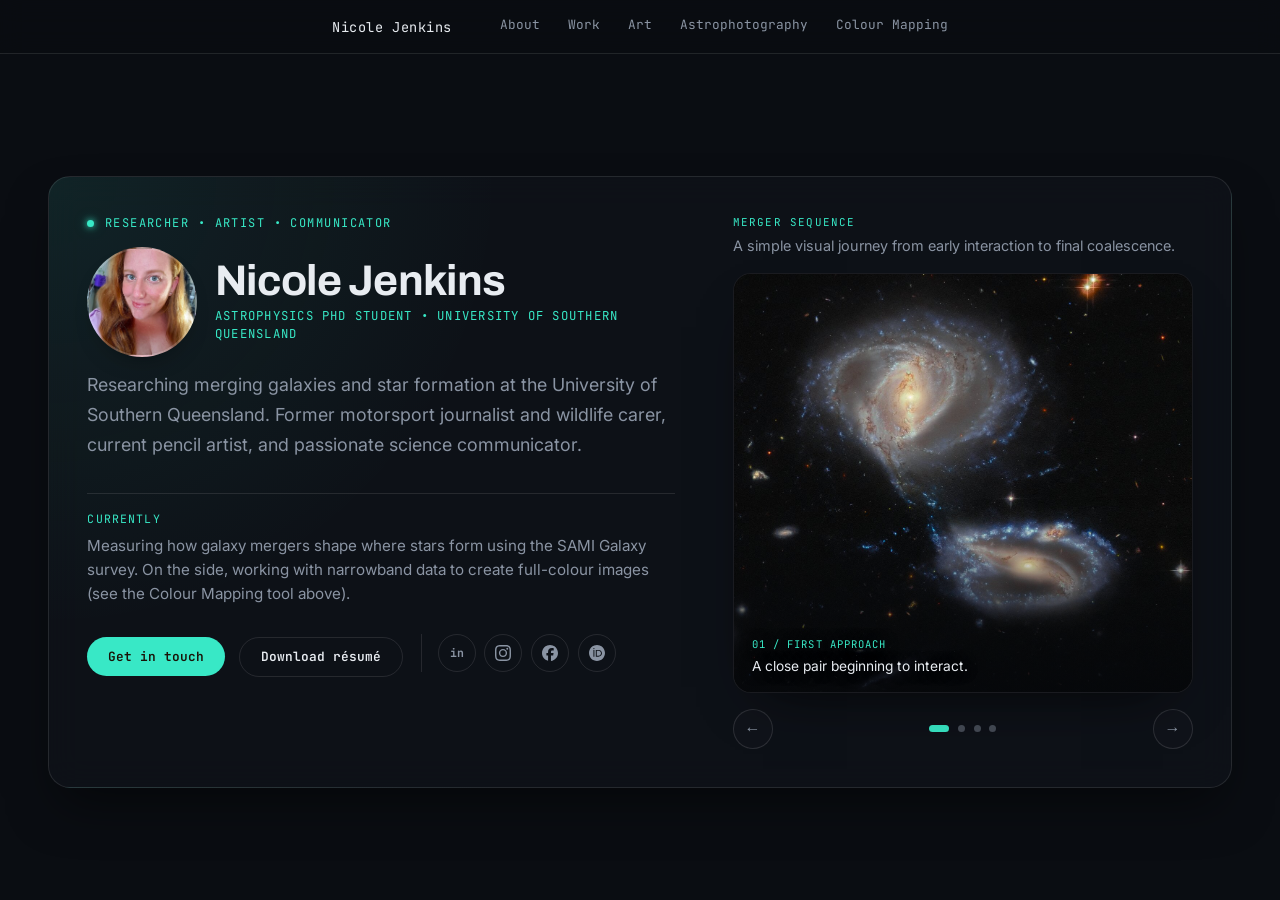
==== index.html @ f312e0fe "Update index.html" ====
<!DOCTYPE html>
<html lang="en">
<head>
    <meta charset="UTF-8">
    <meta name="viewport" content="width=device-width, initial-scale=1.0">
    <title>Nicole - Astrophysics Portfolio</title>
    <meta
        name="description"
        content="Researching merging galaxies and star formation at the University of Southern Queensland. Former motorsport journalist and wildlife carer, current pencil artist, and passionate science communicator."
    >
    
    <!-- Open Graph / Social Media Preview Tags -->
    <meta property="og:type" content="website">
    <meta property="og:url" content="https://nicole-jenkins.github.io/">
    <meta property="og:title" content="Nicole Jenkins - Astrophysics Portfolio">
    <meta property="og:description" content="Researching merging galaxies and star formation at the University of Southern Queensland. Former motorsport journalist and wildlife carer, current pencil artist, and passionate science communicator.">
    <meta property="og:image" content="https://nicole-jenkins.github.io/images/astrophotos/header.png">
    
    <link rel="icon" type="image/svg+xml" href="favicon.svg">
    <link rel="preconnect" href="https://fonts.googleapis.com">
    <link rel="preconnect" href="https://fonts.gstatic.com" crossorigin>
    <link
        href="https://fonts.googleapis.com/css2?family=Archivo:wght@500;600;700;800&family=Inter:wght@400;500;600&family=JetBrains+Mono:wght@400;500;600&display=swap"
        rel="stylesheet"
    >
    <link rel="stylesheet" href="style.css">
</head>
<body class="home-body">
    <video autoplay loop muted playsinline class="bg-video">
        <source src="https://assets.mixkit.co/videos/preview/mixkit-stars-in-space-1610-large.mp4" type="video/mp4">
    </video>

    <div class="bg-overlay"></div>

    <header class="sitenav mono">
        <div class="sitenav-inner">
            <a href="index.html" class="sitenav-logo">Nicole Jenkins</a>
            <nav class="sitenav-links" aria-label="Primary navigation">
                <a href="about.html">About</a>
                <a href="work.html">Work</a>
                <a href="art.html">Art</a>
                <a href="astrophotography.html">Astrophotography</a>
                <a href="channel_mapping.html">Colour Mapping</a>
            </nav>
        </div>
    </header>

    <main class="home-shell">
        <section class="glass-panel home-hero">
            <div class="home-copy">
                <div class="home-eyebrow mono">Researcher • Artist • Communicator</div>

                <div class="home-identity">
                    <div class="profile-pic" aria-hidden="true"></div>

                    <div class="home-identity-copy">
                        <h1 class="name">Nicole Jenkins</h1>
                        <p class="title mono">Astrophysics PhD student • University of Southern Queensland</p>
                    </div>
                </div>

                <p class="bio">
                    Researching merging galaxies and star formation at the University of
                    Southern Queensland. Former motorsport journalist and wildlife carer,
                    current pencil artist, and passionate science communicator.
                </p>

                <div class="home-now">
                    <span class="home-now-label">Currently</span>
                    <p>Measuring how galaxy mergers shape where stars form using the SAMI Galaxy survey. On the side, working with narrowband data to create full-colour images (see the Colour Mapping tool above).</p>
                </div>

                <div class="home-actions">
                    <a href="mailto:nicole.jenkins@unisq.edu.au" class="btn-primary">Get in touch</a>
                    <a href="resume.pdf" class="btn-secondary" download>Download résumé</a>

                    <div class="home-socials" aria-label="Social and profile links">
                        <a href="https://www.linkedin.com/in/nicole-jenkins-elocin" class="social-icon" target="_blank" rel="noopener" aria-label="LinkedIn">in</a>
                        <a href="https://www.instagram.com/elocinastro" class="social-icon" target="_blank" rel="noopener" aria-label="Instagram">
                            <svg viewBox="0 0 24 24" fill="currentColor" aria-hidden="true"><path d="M7.0301.084c-1.2768.0602-2.1487.264-2.911.5634-.7888.3075-1.4575.72-2.1228 1.3877-.6652.6677-1.075 1.3368-1.3802 2.127-.2954.7638-.4956 1.6365-.552 2.914-.0564 1.2775-.0689 1.6882-.0626 4.947.0062 3.2586.0206 3.6671.0825 4.9473.061 1.2765.264 2.1482.5635 2.9107.308.7889.72 1.4573 1.388 2.1228.6679.6655 1.3365 1.0743 2.1285 1.38.7632.295 1.6361.4961 2.9134.552 1.2773.056 1.6884.069 4.9462.0627 3.2578-.0062 3.668-.0207 4.9478-.0814 1.28-.0607 2.147-.2652 2.9098-.5633.7889-.3086 1.4578-.72 2.1228-1.3881.665-.6682 1.0745-1.3378 1.3795-2.1284.2957-.7632.4966-1.636.552-2.9124.056-1.2809.0692-1.6898.063-4.948-.0063-3.2583-.021-3.6668-.0817-4.9465-.0607-1.2797-.264-2.1487-.5633-2.9117-.3084-.7889-.72-1.4568-1.3876-2.1228C21.2982 1.33 20.628.9208 19.8378.6165 19.074.321 18.2017.1197 16.9244.0645 15.6471.0093 15.236-.005 11.977.0014 8.718.0076 8.31.0215 7.0301.0839m.1402 21.6932c-1.17-.0509-1.8053-.2453-2.2287-.408-.5606-.216-.96-.4771-1.3819-.895-.422-.4178-.6811-.8186-.9-1.378-.1644-.4234-.3624-1.058-.4171-2.228-.0595-1.2645-.072-1.6442-.079-4.848-.007-3.2037.0053-3.583.0607-4.848.05-1.169.2456-1.805.408-2.2282.216-.5613.4762-.96.895-1.3816.4188-.4217.8184-.6814 1.3783-.9003.423-.1651 1.0575-.3614 2.227-.4171 1.2655-.06 1.6447-.072 4.848-.079 3.2033-.007 3.5835.005 4.8495.0608 1.169.0508 1.8053.2445 2.228.408.5608.216.96.4754 1.3816.895.4217.4194.6816.8176.9005 1.3787.1653.4217.3617 1.056.4169 2.2263.0602 1.2655.0739 1.645.0796 4.848.0058 3.203-.0055 3.5834-.061 4.848-.051 1.17-.245 1.8055-.408 2.2294-.216.5604-.4763.96-.8954 1.3814-.419.4215-.8181.6811-1.3783.9-.4224.1649-1.0577.3617-2.2262.4174-1.2656.0595-1.6448.072-4.8493.079-3.2045.007-3.5825-.006-4.848-.0608M16.953 5.5864A1.44 1.44 0 1 0 18.39 4.144a1.44 1.44 0 0 0-1.437 1.4424M5.8385 12.012c.0067 3.4032 2.7706 6.1557 6.173 6.1493 3.4026-.0065 6.157-2.7701 6.1506-6.1733-.0065-3.4032-2.771-6.1565-6.174-6.1498-3.403.0067-6.156 2.771-6.1496 6.1738M8 12.0077a4 4 0 1 1 4.008 3.9921A3.9996 3.9996 0 0 1 8 12.0077"/></svg>
                        </a>
                        <a href="https://www.facebook.com/ElocinAstro" class="social-icon" target="_blank" rel="noopener" aria-label="Facebook">
                            <svg viewBox="0 0 24 24" fill="currentColor" aria-hidden="true"><path d="M9.101 23.691v-7.98H6.627v-3.667h2.474v-1.58c0-4.085 1.848-5.978 5.858-5.978.401 0 .955.042 1.468.103a8.68 8.68 0 0 1 1.141.195v3.325a8.623 8.623 0 0 0-.653-.036 26.805 26.805 0 0 0-.733-.009c-.707 0-1.259.096-1.675.309a1.686 1.686 0 0 0-.679.622c-.258.42-.374.995-.374 1.752v1.297h3.919l-.386 2.103-.287 1.564h-3.246v8.245C19.396 23.238 24 18.179 24 12.044c0-6.627-5.373-12-12-12s-12 5.373-12 12c0 5.628 3.874 10.35 9.101 11.647Z"/></svg>
                        </a>
                        <a href="https://orcid.org/0009-0005-5137-4613" class="social-icon" target="_blank" rel="noopener" aria-label="ORCID">
                            <svg viewBox="0 0 24 24" fill="currentColor" aria-hidden="true"><path d="M12 0C5.372 0 0 5.372 0 12s5.372 12 12 12 12-5.372 12-12S18.628 0 12 0zM7.369 4.378c.525 0 .947.431.947.947s-.422.947-.947.947a.95.95 0 0 1-.947-.947c0-.525.422-.947.947-.947zm-.722 3.038h1.444v10.041H6.647V7.416zm3.562 0h3.9c3.712 0 5.344 2.653 5.344 5.025 0 2.578-2.016 5.025-5.325 5.025h-3.919V7.416zm1.444 1.303v7.444h2.297c3.272 0 4.022-2.484 4.022-3.722 0-2.016-1.284-3.722-4.097-3.722h-2.222z"/></svg>
                        </a>
                    </div>
                </div>
            </div>

            <aside class="home-galaxy-panel" aria-label="Galaxy merger slideshow">
                <div class="home-galaxy-heading">
                    <div class="home-galaxy-kicker mono">Merger sequence</div>
                    <p>
                        A simple visual journey from early interaction to final coalescence.
                    </p>
                </div>

                <div class="home-galaxy-carousel" data-home-carousel>
                    <figure
                        class="home-galaxy-slide is-active"
                        aria-hidden="false"
                        style="--slide-image: url('images/merging-galaxies/potw2343a.jpg');"
                    >
                        <div class="home-galaxy-image" aria-hidden="true"></div>
                        <figcaption>
                            <span class="mono">01 / First approach</span>
                            A close pair beginning to interact.
                        </figcaption>
                    </figure>

                    <figure
                        class="home-galaxy-slide"
                        aria-hidden="true"
                        style="--slide-image: url('images/merging-galaxies/potw2338a.jpg');"
                    >
                        <div class="home-galaxy-image" aria-hidden="true"></div>
                        <figcaption>
                            <span class="mono">02 / Tidal encounter</span>
                            Distortion, streams, and an increasingly shared structure.
                        </figcaption>
                    </figure>

                    <figure
                        class="home-galaxy-slide"
                        aria-hidden="true"
                        style="--slide-image: url('images/merging-galaxies/potw1537a.jpg');"
                    >
                        <div class="home-galaxy-image" aria-hidden="true"></div>
                        <figcaption>
                            <span class="mono">03 / Deep merger</span>
                            Overlapping systems with the nuclei drawing together.
                        </figcaption>
                    </figure>

                    <figure
                        class="home-galaxy-slide"
                        aria-hidden="true"
                        style="--slide-image: url('images/merging-galaxies/heic1516a.jpg');"
                    >
                        <div class="home-galaxy-image" aria-hidden="true"></div>
                        <figcaption>
                            <span class="mono">04 / Coalescence</span>
                            The late-stage merger as two galaxies become one.
                        </figcaption>
                    </figure>
                </div>

                <div class="home-galaxy-controls">
                    <button class="home-galaxy-arrow" type="button" data-home-prev aria-label="Show previous slide">&#8592;</button>
                    <div class="home-galaxy-dots" aria-label="Choose a galaxy slide">
                        <button class="is-active" type="button" data-home-dot="0" aria-label="Show slide 1" aria-current="true"></button>
                        <button type="button" data-home-dot="1" aria-label="Show slide 2"></button>
                        <button type="button" data-home-dot="2" aria-label="Show slide 3"></button>
                        <button type="button" data-home-dot="3" aria-label="Show slide 4"></button>
                    </div>
                    <button class="home-galaxy-arrow" type="button" data-home-next aria-label="Show next slide">&#8594;</button>
                </div>
            </aside>
        </section>
    </main>

    <script>
        (() => {
            const carousel = document.querySelector('[data-home-carousel]');
            if (!carousel) return;

            const slides = [...carousel.querySelectorAll('.home-galaxy-slide')];
            const dots = [...document.querySelectorAll('[data-home-dot]')];
            const reduceMotion = window.matchMedia('(prefers-reduced-motion: reduce)');

            let currentIndex = 0;
            let timer = null;

            const showSlide = (index) => {
                currentIndex = (index + slides.length) % slides.length;

                slides.forEach((slide, slideIndex) => {
                    const isActive = slideIndex === currentIndex;
                    slide.classList.toggle('is-active', isActive);
                    slide.setAttribute('aria-hidden', String(!isActive));
                });

                dots.forEach((dot, dotIndex) => {
                    const isActive = dotIndex === currentIndex;
                    dot.classList.toggle('is-active', isActive);

                    if (isActive) {
                        dot.setAttribute('aria-current', 'true');
                    } else {
                        dot.removeAttribute('aria-current');
                    }
                });
            };

            const stopTimer = () => {
                if (timer !== null) {
                    window.clearInterval(timer);
                    timer = null;
                }
            };

            const startTimer = () => {
                stopTimer();

                if (reduceMotion.matches || document.hidden) return;

                timer = window.setInterval(() => {
                    showSlide(currentIndex + 1);
                }, 5500);
            };

            const previousButton = document.querySelector('[data-home-prev]');
            const nextButton = document.querySelector('[data-home-next]');
            
            previousButton.addEventListener('click', () => {
                showSlide(currentIndex - 1);
                startTimer();
            });
            nextButton.addEventListener('click', () => {
                showSlide(currentIndex + 1);
                startTimer();
            });

            dots.forEach((dot) => {
                dot.addEventListener('click', () => {
                    showSlide(Number(dot.dataset.homeDot));
                    startTimer();
                });
            });

            carousel.addEventListener('mouseenter', stopTimer);
            carousel.addEventListener('mouseleave', startTimer);

            document.addEventListener('visibilitychange', startTimer);
            reduceMotion.addEventListener?.('change', startTimer);

            showSlide(0);
            startTimer();
        })();
    </script>
</body>
</html>
---- style.css ----
/* --- YOUR CONTROL PANEL (CSS Variables) --- */
:root {
    --bg: #0a0d12;
    --panel: rgba(18, 22, 29, 0.55); /* Transparent dark blue/gray */
    --border-lit: rgba(255, 255, 255, 0.1);
    --text: #e8ecf1;
    --muted: #8a94a3;
    --accent: #38e8c6;
    --accent-rgb: 56, 232, 198;
    --content-width: 1380px;
    
    --font-main: 'Inter', sans-serif;
    --font-heading: 'Archivo', sans-serif;
    --font-mono: 'JetBrains Mono', monospace;
}

/* --- BASE STYLES --- */
* {
    margin: 0;
    padding: 0;
    box-sizing: border-box;
}

html {
    background: var(--bg);
}

body {
    background: var(--bg);
    color: var(--text);
    font-family: var(--font-main);
    -webkit-font-smoothing: antialiased;
}

/* Homepage only: centers the glass panel perfectly, hides video overflow.
   Applied via <body class="home-body"> on index.html - other pages need
   normal document flow so their content isn't shrunk into a centered box. */
body.home-body {
    display: flex;
    align-items: center;
    justify-content: center;
    min-height: 100vh;
    overflow: hidden;
}

.mono {
    font-family: var(--font-mono);
}

/* --- BACKGROUND VIDEO & OVERLAY --- */
.bg-video {
    position: absolute;
    top: 50%;
    left: 50%;
    min-width: 100%;
    min-height: 100%;
    width: auto;
    height: auto;
    transform: translate(-50%, -50%);
    z-index: -2; /* Pushes video to the very back */
    object-fit: cover;
}

.bg-overlay {
    position: absolute;
    top: 0;
    left: 0;
    width: 100vw;
    height: 100vh;
    background: rgba(10, 13, 18, 0.65); /* Dims the video */
    z-index: -1; /* Sits between the video and the glass panel */
}

/* --- GLASS PANEL --- */
.glass-panel {
    background: var(--panel);
    backdrop-filter: blur(16px);
    -webkit-backdrop-filter: blur(16px); /* For Safari support */
    border: 1px solid var(--border-lit);
    border-radius: 16px;
    padding: 3rem 4rem;
    text-align: center;
    max-width: 700px;
    width: 90%;
    z-index: 1;
    box-shadow: 0 25px 50px -12px rgba(0, 0, 0, 0.5);
}

.profile-pic {
    width: 120px;
    height: 120px;
    border-radius: 50%;
    background-color: var(--border-lit);
    /* When you have a profile photo, upload it to GitHub and uncomment the line below: */
    /* background-image: url('your-photo-name.jpg'); */
    background-size: cover;
    background-position: center;
    margin: 0 auto 1.5rem;
    border: 2px solid var(--border-lit);
}

.name {
    font-family: var(--font-heading);
    font-weight: 700;
    font-size: 2.5rem;
    margin-bottom: 0.5rem;
    letter-spacing: -0.02em;
}

.title {
    color: var(--accent);
	transition: color 2s;
    font-size: 0.85rem;
    text-transform: uppercase;
    letter-spacing: 0.1em;
    margin-bottom: 1.5rem;
}

.bio {
    color: var(--muted);
    line-height: 1.7;
    margin-bottom: 2.5rem;
    font-size: 1.05rem;
}

/* --- NAVIGATION LINKS --- */
.links {
    display: flex;
    justify-content: center;
    flex-wrap: wrap;
    gap: 2rem;
    font-size: 0.85rem;
}

.links a {
    color: var(--text);
    text-decoration: none;
    position: relative;
    padding-bottom: 4px;
    transition: color 0.3s ease;
}

.links a:hover {
    color: var(--accent);
	transition: color 2s;
}

/* Animated underline effect on hover */
.links a::after {
    content: '';
    position: absolute;
    width: 0;
    height: 1px;
    bottom: 0;
    left: 0;
    background-color: var(--accent);
	transition: background-color 2s;
    transition: width 0.3s ease;
}

.links a:hover::after {
    width: 100%;
}

/* --- MOBILE RESPONSIVENESS --- */
@media (max-width: 600px) {
    .glass-panel {
        padding: 2rem;
    }
    .links {
        gap: 1rem;
        flex-direction: column;
    }
}

/* --- REDUCED MOTION --- */
@media (prefers-reduced-motion: reduce) {
    .bg-video {
        display: none;
    }
    .bg-overlay {
        background: var(--bg);
    }
}

/* =============================================================
   SITE-WIDE NAV (present on every page - home, about, work, art,
   colour mapping). Lets people get around from anywhere, not just
   the homepage hero.
   ============================================================= */
.sitenav {
    position: fixed;
    top: 0;
    left: 0;
    width: 100%;
    z-index: 10;
    background: rgba(10, 13, 18, 0.55);
    backdrop-filter: blur(12px);
    -webkit-backdrop-filter: blur(12px);
    border-bottom: 1px solid var(--border-lit);
}

.sitenav-inner {
    max-width: var(--content-width);
    margin: 0 auto;
    padding: 1rem 1.5rem;
    display: flex;
    align-items: center;
    justify-content: center;
    gap: 3rem;
}

.sitenav-logo {
    color: var(--text);
    text-decoration: none;
    font-size: 0.85rem;
    letter-spacing: 0.04em;
}

.sitenav-links {
    display: flex;
    gap: 1.75rem;
    font-size: 0.8rem;
}

.sitenav-links a {
    color: var(--muted);
    text-decoration: none;
    padding-bottom: 3px;
    border-bottom: 1px solid transparent;
    transition: color 0.2s ease, border-color 0.2s ease;
}

.sitenav-links a:hover {
    color: var(--text);
	transition: color 2s;
}

.sitenav-links a.active {
    color: var(--accent);
    border-bottom-color: var(--accent);
}

/* --- Mobile nav: stack + wrap --- */
@media (max-width: 600px) {
    .sitenav-inner {
        flex-direction: column;
        gap: 0.6rem;
        padding: 0.85rem 1.25rem;
    }
    .sitenav-links {
        gap: 1.1rem;
        flex-wrap: wrap;
        justify-content: center;
    }
}

/* =============================================================
   INTERIOR PAGE SHELL (about / work / art) - no video background,
   just the base colour, so longer text stays easy to read.
   ============================================================= */
.page-shell {
    min-height: 100vh;
    padding: 7rem clamp(1.5rem, 4vw, 3rem) 5rem;
    background: var(--bg);
}

.page-inner {
    max-width: var(--content-width);
    margin: 0 auto;
}

.page-eyebrow {
    color: var(--accent);
	transition: color 2s;
    font-size: 0.75rem;
    letter-spacing: 0.12em;
    text-transform: uppercase;
    margin-bottom: 0.9rem;
}

.page-title {
    font-family: var(--font-heading);
    font-weight: 800;
    font-size: clamp(1.875rem, 4.4vw, 3.125rem); /* 30px–50px, matches Colour Mapping's h1 */
    line-height: 1.05;
    letter-spacing: -0.01em;
    margin-bottom: 1.1rem;
}

.page-lede {
    color: var(--muted);
    line-height: 1.7;
    font-size: 1.05rem;
    max-width: 620px;
    margin-bottom: 2.5rem;
}

/* --- Placeholder callouts: obvious, not meant to ship --- */
.placeholder-note {
    border: 1px dashed var(--border-lit);
    border-radius: 10px;
    padding: 1.1rem 1.3rem;
    margin-bottom: 1.5rem;
    color: var(--muted);
	transition: color 2s;
    font-size: 0.85rem;
    line-height: 1.6;
}

.placeholder-note b {
    color: var(--accent);
    font-family: var(--font-mono);
    font-size: 0.72rem;
    letter-spacing: 0.06em;
    text-transform: uppercase;
    display: block;
    margin-bottom: 0.4rem;
}

/* --- Work list --- */
.work-list {
    display: flex;
    flex-direction: column;
    gap: 1.1rem;
}

.work-card {
    background: var(--panel);
    border: 1px solid var(--border-lit);
    border-radius: 12px;
    padding: 1.4rem 1.6rem;
}

.work-card h3 {
    font-family: var(--font-heading);
    font-size: 1.15rem;
    margin-bottom: 0.4rem;
}

.work-card p {
    color: var(--muted);
    font-size: 0.95rem;
    line-height: 1.6;
    margin-bottom: 0.8rem;
}

.work-tags {
    display: flex;
    gap: 0.5rem;
    flex-wrap: wrap;
}

.work-tags span {
    font-family: var(--font-mono);
    font-size: 0.7rem;
    color: var(--muted);
    border: 1px solid var(--border-lit);
    border-radius: 999px;
    padding: 0.2rem 0.6rem;
}

/* --- Work cards as links --- */
.work-card {
    display: block;
    text-decoration: none;
    color: inherit;
    transition: border-color 0.2s ease, transform 0.2s ease, background 0.2s ease;
}

.work-card:hover,
.work-card:focus-visible {
    border-color: var(--accent);
    background: rgba(255, 255, 255, 0.03);
    transform: translateY(-2px);
    outline: none;
}

.work-card-cta {
    display: inline-block;
    margin-top: 0.9rem;
    font-family: var(--font-mono);
    font-size: 0.75rem;
    color: var(--accent);
    letter-spacing: 0.02em;
}

/* --- Art grid --- */
.art-grid {
    display: grid;
    grid-template-columns: repeat(3, 1fr);
    gap: 0.9rem;
}

@media (max-width: 600px) {
    .art-grid {
        grid-template-columns: repeat(2, 1fr);
    }
}

.art-tile {
    aspect-ratio: 1/1;
    border-radius: 10px;
    border: 1px dashed var(--border-lit);
    background: var(--panel);
    display: flex;
    align-items: center;
    justify-content: center;
    color: var(--muted);
    font-family: var(--font-mono);
    font-size: 0.7rem;
    text-align: center;
    padding: 0.5rem;
}

/* --- CTA button (homepage hero) --- */
.btn-primary {
    display: inline-block;
    background: var(--accent);
    color: #1a1206;
    font-family: var(--font-mono);
    font-size: 0.8rem;
    font-weight: 600;
    text-decoration: none;
    padding: 0.7rem 1.3rem;
    border-radius: 999px;
    margin-top: 0.5rem;
    transition: filter 0.2s ease, background 2s;
}

.btn-primary:hover {
    filter: brightness(1.08);
}

.btn-secondary {
    display: inline-block;
    background: transparent;
    color: var(--text);
    border: 1px solid var(--border-lit);
    font-family: var(--font-mono);
    font-size: 0.8rem;
    font-weight: 600;
    text-decoration: none;
    padding: 0.65rem 1.3rem;
    border-radius: 999px;
    margin-top: 0.5rem;
    transition: border-color 0.2s ease, background 0.2s ease, color 0.2s ease;
}

.btn-secondary:hover {
    border-color: var(--accent);
    color: var(--accent);
	transition: border-color 2s, color 2s, background 2s;
    background: rgba(var(--accent-rgb), 0.06);
}

.home-actions {
    display: flex;
    flex-wrap: wrap;
    align-items: center;
    gap: 0.9rem;
    margin-top: 1.4rem;
}

.home-socials {
    display: flex;
    align-items: center;
    gap: 0.55rem;
    margin-left: 0.2rem;
    padding-left: 1rem;
    border-left: 1px solid var(--border-lit);
}

.social-icon {
    display: inline-flex;
    align-items: center;
    justify-content: center;
    width: 38px;
    height: 38px;
    flex: 0 0 38px;
    border-radius: 999px;
    border: 1px solid var(--border-lit);
    color: var(--muted);
    text-decoration: none;
    font-family: var(--font-mono);
    font-size: 0.72rem;
    font-weight: 700;
    transition: color 0.2s ease, border-color 0.2s ease, background 0.2s ease;
}

.social-icon:hover,
.social-icon:focus-visible {
    color: var(--accent);
    border-color: var(--accent);
	transition: border-color 2s, color 2s, background 2s;
    background: rgba(var(--accent-rgb), 0.08);
    outline: none;
}

.social-icon svg {
    width: 16px;
    height: 16px;
}

@media (max-width: 640px) {
    .home-socials {
        margin-left: 0;
        padding-left: 0;
        border-left: none;
    }
}
/* =============================================================
   ABOUT PAGE - INTRO PANEL + BIOGRAPHY/SLIDESHOW
   ============================================================= */
.about-page {
    max-width: 1380px;
}

.about-hero {
    position: relative;
    overflow: hidden;
    margin-bottom: clamp(2.6rem, 4vw, 3.8rem);
    padding: clamp(1.7rem, 3vw, 2.8rem);
    border: 1px solid rgba(255, 255, 255, 0.08);
    border-radius: 20px;
    background:
        radial-gradient(circle at top left, rgba(var(--accent-rgb), 0.075), transparent 34%),
        linear-gradient(180deg, rgba(20, 24, 33, 0.94), rgba(13, 17, 24, 0.9));
    box-shadow: 0 24px 60px -42px rgba(0, 0, 0, 0.82);
	transition: background 2s;
}

.about-hero::before {
    content: "";
    position: absolute;
    left: clamp(1.7rem, 3vw, 2.8rem);
    top: clamp(1.35rem, 2.4vw, 2rem);
    width: 76px;
    height: 2px;
    background: linear-gradient(90deg, var(--accent), rgba(var(--accent-rgb), 0));
	transition: background 2s;
    opacity: 0.88;
}

.about-hero-copy {
    position: relative;
    z-index: 1;
    max-width: 920px;
    padding-top: 0.55rem;
}

.about-page .page-title {
    font-size: clamp(2.55rem, 3.1vw, 3.7rem);
    line-height: 1.02;
    margin-bottom: 1.15rem;
}

.about-page .page-lede {
    max-width: 860px;
    font-size: clamp(1.05rem, 0.55vw + 0.92rem, 1.22rem);
    line-height: 1.78;
    margin-bottom: 1.35rem;
}

.about-hero-support {
    max-width: 760px;
    color: var(--text);
    font-size: 0.95rem;
    line-height: 1.72;
    opacity: 0.9;
}

.about-layout {
    display: grid;
    grid-template-columns: minmax(0, 1fr) minmax(360px, 470px);
    gap: clamp(2.6rem, 6vw, 5.5rem);
    align-items: start;
}

.about-body {
    padding: 0.35rem 0 1rem clamp(0rem, 1vw, 0.65rem);
}

.about-copy {
    max-width: 790px;
}

.about-copy p {
    color: var(--muted);
    font-size: 1.03rem;
    line-height: 1.92;
    margin-bottom: 1.5rem;
}

.about-copy p:last-child {
    margin-bottom: 0;
}

.about-gallery {
    position: sticky;
    top: 6.7rem;
    align-self: start;
}

.about-gallery-heading {
    margin-bottom: 1rem;
}

.about-gallery-kicker {
    color: var(--accent);
	transition: color 2s;
    font-size: 0.68rem;
    letter-spacing: 0.11em;
    text-transform: uppercase;
    margin-bottom: 0.35rem;
}

.about-gallery-heading p {
    max-width: 390px;
    color: var(--muted);
    font-size: 0.88rem;
    line-height: 1.55;
}

.about-carousel {
    position: relative;
    width: 100%;
    aspect-ratio: 1 / 1;
    overflow: hidden;
    border-radius: 18px;
    border: 1px solid rgba(255, 255, 255, 0.09);
    background: #05070a;
    box-shadow: 0 28px 65px -36px rgba(0, 0, 0, 0.95);
    isolation: isolate;
    outline: none;
}

.about-carousel:focus-visible {
    border-color: var(--accent);
	transition: border-color 2s;
    box-shadow:
        0 0 0 3px rgba(var(--accent-rgb), 0.16),
        0 28px 65px -36px rgba(0, 0, 0, 0.95);
	transition: box-shadow 2s;
}

.about-slide {
    position: absolute;
    inset: 0;
    margin: 0;
    opacity: 0;
    visibility: hidden;
    transition: opacity 0.75s ease, visibility 0.75s ease;
}

.about-slide.is-active {
    opacity: 1;
    visibility: visible;
    z-index: 2;
}

.about-slide-backdrop {
    position: absolute;
    inset: -10%;
    z-index: 0;
    background-image: var(--slide-image);
    background-position: var(--slide-position, center);
    background-size: cover;
    filter: blur(28px) brightness(0.38) saturate(0.82);
    transform: scale(1.12);
}

.about-slide::after {
    content: "";
    position: absolute;
    inset: 0;
    z-index: 2;
    pointer-events: none;
    background:
        linear-gradient(
            to bottom,
            rgba(5, 7, 10, 0.04) 35%,
            rgba(5, 7, 10, 0.78) 78%,
            rgba(5, 7, 10, 0.94) 100%
        );
}

.about-slide img {
    position: relative;
    z-index: 1;
    display: block;
    width: calc(100% - 1.4rem);
    height: calc(100% - 1.4rem);
    margin: 0.7rem;
    border-radius: 12px;
    object-fit: cover;
    object-position: var(--slide-position, center);
    box-shadow: 0 12px 32px -20px rgba(0, 0, 0, 0.85);
}

.about-slide figcaption {
    position: absolute;
    left: 1.15rem;
    right: 1.15rem;
    bottom: 1rem;
    z-index: 3;
    color: var(--text);
    font-size: 0.84rem;
    line-height: 1.45;
    text-shadow: 0 1px 12px rgba(0, 0, 0, 0.85);
}

.about-slide figcaption .mono {
    display: block;
    color: var(--accent);
	transition: color 2s;
    font-size: 0.64rem;
    letter-spacing: 0.1em;
    text-transform: uppercase;
    margin-bottom: 0.22rem;
}

.about-carousel-controls {
    display: grid;
    grid-template-columns: 40px 1fr 40px;
    align-items: center;
    gap: 0.8rem;
    margin-top: 0.95rem;
}

.about-carousel-arrow {
    width: 40px;
    height: 40px;
    display: inline-flex;
    align-items: center;
    justify-content: center;
    border: 1px solid rgba(255, 255, 255, 0.12);
    border-radius: 999px;
    background: rgba(18, 22, 29, 0.72);
    color: var(--muted);
    cursor: pointer;
    font-size: 1rem;
    transition:
        color 0.2s ease,
        border-color 0.2s ease,
        background 0.2s ease,
        transform 0.2s ease;
}

.about-carousel-arrow:hover,
.about-carousel-arrow:focus-visible {
    color: var(--text);
    border-color: var(--accent);
    background: rgba(var(--accent-rgb), 0.08);
	transition: border-color 2s, background 2s;
    transform: translateY(-1px);
    outline: none;
}

.about-carousel-dots {
    display: flex;
    align-items: center;
    justify-content: center;
    gap: 0.55rem;
}

.about-carousel-dots button {
    width: 7px;
    height: 7px;
    padding: 0;
    border: 0;
    border-radius: 999px;
    background: var(--muted);
    opacity: 0.42;
    cursor: pointer;
    transition:
        width 0.2s ease,
        opacity 0.2s ease,
        background 0.2s ease;
}

.about-carousel-dots button:hover,
.about-carousel-dots button:focus-visible {
    opacity: 0.9;
    outline: 2px solid rgba(var(--accent-rgb), 0.35);
	transition: outline 2s;
    outline-offset: 3px;
}

.about-carousel-dots button.is-active {
    width: 20px;
    background: var(--accent);
    opacity: 1;
}

@media (max-width: 1080px) {
    .about-layout {
        grid-template-columns: minmax(0, 1fr) minmax(330px, 420px);
        gap: 3rem;
    }
}

@media (max-width: 900px) {
    .about-layout {
        grid-template-columns: 1fr;
        gap: 3rem;
    }

    .about-gallery {
        position: static;
        width: min(100%, 520px);
    }

    .about-gallery-heading p {
        max-width: none;
    }
}

@media (max-width: 600px) {
    .about-hero {
        margin-bottom: 2.5rem;
        padding: 1.4rem;
        border-radius: 16px;
    }

    .about-page .page-title {
        font-size: clamp(2.2rem, 8vw, 2.8rem);
    }

    .about-page .page-lede {
        font-size: 1rem;
        line-height: 1.72;
    }

    .about-hero-support {
        font-size: 0.9rem;
    }

    .about-copy p {
        font-size: 0.98rem;
        line-height: 1.8;
    }

    .about-gallery {
        width: 100%;
    }

    .about-carousel-controls {
        grid-template-columns: 36px 1fr 36px;
    }

    .about-carousel-arrow {
        width: 36px;
        height: 36px;
    }
}

@media (prefers-reduced-motion: reduce) {
    .about-slide {
        transition: none;
    }

    .about-carousel-dots button,
    .about-carousel-arrow {
        transition: none;
    }
}

/* =============================================================
   INTERIOR PAGE EYEBROW LIGHT
   Matches the glowing indicator on the Colour Mapping page.
   ============================================================= */
.page-eyebrow {
    display: flex;
    align-items: center;
    gap: 0.65rem;
}

.page-eyebrow::before {
    content: "";
    width: 7px;
    height: 7px;
    flex: 0 0 7px;
    border-radius: 50%;
    background: var(--accent);
    box-shadow:
        0 0 6px rgba(var(--accent-rgb), 0.95),
        0 0 14px rgba(var(--accent-rgb), 0.4);
	transition: box-shadow 2s;
}
/* =============================================================
   HOMEPAGE HERO - PROFILE + GALAXY SLIDESHOW
   ============================================================= */
body.home-body {
    min-height: 100vh;
    padding: 7rem clamp(1.5rem, 4vw, 3rem) 3rem;
    overflow: auto;
}

.home-shell {
    width: min(100%, var(--content-width));
    margin: auto;
    position: relative;
    z-index: 1;
}

.glass-panel.home-hero {
    display: grid;
    grid-template-columns: minmax(0, 1.08fr) minmax(320px, 460px);
    gap: clamp(2rem, 5vw, 3.6rem);
    align-items: stretch;
    width: 100%;
    max-width: none;
    padding: clamp(2rem, 3vw, 3rem);
    text-align: left;
    border-radius: 22px;
    background:
        radial-gradient(circle at top left, rgba(var(--accent-rgb), 0.09), transparent 34%),
        rgba(18, 22, 29, 0.52);
	transition: background 2s;
}

.home-copy {
    max-width: 760px;
    display: flex;
    flex-direction: column;
    height: 100%;
    min-height: 0;
}

.home-eyebrow {
    display: inline-flex;
    align-items: center;
    gap: 0.65rem;
    color: var(--accent);
	transition: color 2s;
    font-size: 0.75rem;
    letter-spacing: 0.12em;
    text-transform: uppercase;
    margin-bottom: 0.95rem;
}

.home-eyebrow::before {
    content: "";
    width: 7px;
    height: 7px;
    flex: 0 0 7px;
    border-radius: 50%;
    background: var(--accent);
    box-shadow:
        0 0 6px rgba(var(--accent-rgb), 0.95),
        0 0 14px rgba(var(--accent-rgb), 0.4);
	transition: box-shadow 2s, background 2s;
}

.home-identity {
    display: flex;
    align-items: center;
    gap: 1.1rem;              /* tightened */
    margin-bottom: 0.85rem;   /* tightened below identity row */
}

.home-body .profile-pic {
    width: 110px;             /* slightly larger (you preferred larger) */
    height: 110px;
    flex: 0 0 110px;
    margin: 0;
    border: 2px solid rgba(255, 255, 255, 0.18);
    background-image: url('images/home/nicole-profile.webp');
    background-color: rgba(255, 255, 255, 0.06);
    box-shadow: 0 12px 26px -18px rgba(0, 0, 0, 0.85);
}

.home-identity-copy .name {
    margin-bottom: 0.35rem;
    font-size: clamp(2.35rem, 3.35vw, 3.45rem); /* reduced */
    line-height: 0.97;
    letter-spacing: -0.016em;
}

.home-identity-copy .title {
    margin-bottom: 0;
    font-size: 0.77rem;
    line-height: 1.5;
}

.home-hero .bio {
    max-width: 720px;
    margin-bottom: 0;
    font-size: clamp(1.02rem, 0.8vw + 0.78rem, 1.12rem);
    line-height: 1.68; /* reduced from 1.82 */
}

.home-now {
    max-width: 620px;
    border-top: 1px solid var(--border-lit);
    margin-top: 2.05rem;  /* divider spacing from paragraph 1 */
    margin-bottom: 0;
    padding-top: 1.05rem; /* divider spacing to paragraph 2 heading */
}

.home-now-label {
    display: block;
    color: var(--accent);
	transition: color 2s;
    font-family: var(--font-mono);
    font-size: 0.72rem;
    letter-spacing: 0.1em;
    text-transform: uppercase;
    margin-top: 0;
    margin-bottom: 0.52rem;
}

.home-now p {
    color: var(--muted);
    font-size: 0.95rem;
    line-height: 1.58;
    margin: 0;
}

/* Right column */
.home-galaxy-panel {
    width: 100%;
    display: flex;
    flex-direction: column;
    height: 100%;
}

.home-galaxy-heading {
    margin-bottom: 1rem;
}

.home-galaxy-kicker {
    color: var(--accent);
	transition: color 2s;
    font-size: 0.68rem;
    letter-spacing: 0.11em;
    text-transform: uppercase;
    margin-bottom: 0.35rem;
}

.home-galaxy-heading p {
    color: var(--muted);
    font-size: 0.9rem;
    line-height: 1.56;
}

.home-galaxy-carousel {
    position: relative;
    min-height: 420px;
    border-radius: 18px;
    overflow: hidden;
    border: 1px solid rgba(255, 255, 255, 0.08);
    background: rgba(6, 8, 12, 0.85);
    box-shadow: 0 24px 55px -30px rgba(0, 0, 0, 0.85);
}

.home-galaxy-slide {
    position: absolute;
    inset: 0;
    margin: 0;
    opacity: 0;
    visibility: hidden;
    transition: opacity 0.85s ease, visibility 0.85s ease;
}

.home-galaxy-slide.is-active {
    opacity: 1;
    visibility: visible;
}

.home-galaxy-image {
    position: absolute;
    inset: 0;
    background:
        var(--slide-image);
    background-color: #090c14;
    background-position: center;
    background-size: cover;
    filter: saturate(1.04);
    transform: scale(1.01);
}

.home-galaxy-slide::after {
    content: "";
    position: absolute;
    inset: 0;
    background:
        linear-gradient(
            to bottom,
            rgba(5, 7, 10, 0) 60%,
            rgba(5, 7, 10, 0.65) 90%,
            rgba(5, 7, 10, 0.88) 100%
        );
    pointer-events: none;
}

.home-galaxy-slide figcaption {
    position: absolute;
    left: 1.15rem;
    right: 1.15rem;
    bottom: 1rem;
    z-index: 2;
    color: var(--text);
	transition: color 2s;
    font-size: 0.86rem;
    line-height: 1.5;
    text-shadow: 0 1px 14px rgba(0, 0, 0, 0.9);
}

.home-galaxy-slide figcaption .mono {
    display: block;
    color: var(--accent);
    font-size: 0.66rem;
    letter-spacing: 0.1em;
    text-transform: uppercase;
    margin-bottom: 0.2rem;
}

.home-galaxy-controls {
    display: grid;
    grid-template-columns: 40px 1fr 40px;
    align-items: center;
    gap: 0.8rem;
    margin-top: auto;
    padding-top: 0.95rem;
}

.home-galaxy-dots {
    display: flex;
    align-items: center;
    justify-content: center;
    gap: 0.55rem;
}

.home-galaxy-arrow {
    width: 40px;
    height: 40px;
    display: inline-flex;
    align-items: center;
    justify-content: center;
    border: 1px solid rgba(255, 255, 255, 0.12);
    border-radius: 999px;
    background: rgba(18, 22, 29, 0.72);
    color: var(--muted);
    cursor: pointer;
    font-size: 1rem;
    transition: color 0.2s ease, border-color 0.2s ease, background 0.2s ease;
}

.home-galaxy-arrow:hover,
.home-galaxy-arrow:focus-visible {
    color: var(--text);
    border-color: var(--accent);
	transition: border-color 2s;
    background: rgba(var(--accent-rgb), 0.08);
	transition: background 2s;
    outline: none;
}

.home-galaxy-dots button {
    width: 7px;
    height: 7px;
    padding: 0;
    border: 0;
    border-radius: 999px;
    background: var(--muted);
    opacity: 0.42;
    cursor: pointer;
    transition: width 0.2s ease, opacity 0.2s ease, background 0.2s ease;
}

.home-galaxy-dots button:hover,
.home-galaxy-dots button:focus-visible {
    opacity: 0.9;
    outline: 2px solid rgba(var(--accent-rgb), 0.35);
    outline-offset: 3px;
	transition: outline 2s;
}

.home-galaxy-dots button.is-active {
    width: 20px;
    background: var(--accent);
    opacity: 1;
}

@media (max-width: 980px) {
    .glass-panel.home-hero {
        grid-template-columns: 1fr;
        align-items: start;
    }

    .home-copy,
    .home-galaxy-panel {
        height: auto;
    }

    .home-now {
        margin-top: 1.5rem;
        margin-bottom: 0;
    }

    .home-galaxy-controls {
        margin-top: 0.95rem;
        padding-top: 0;
    }

    .home-galaxy-carousel {
        min-height: 360px;
    }
}

@media (max-width: 640px) {
    body.home-body {
        padding-top: 8.5rem;
    }

    .glass-panel.home-hero {
        padding: 1.5rem;
    }

    .home-identity {
        flex-direction: column;
        align-items: flex-start;
        gap: 0.9rem;
    }

    .home-body .profile-pic {
        width: 92px;
        height: 92px;
        flex-basis: 92px;
    }

    .home-hero .bio {
        font-size: 1rem;
        line-height: 1.65;
    }

    .home-galaxy-carousel {
        min-height: 300px;
    }
}

@media (prefers-reduced-motion: reduce) {
    .home-galaxy-slide,
    .home-galaxy-dots button {
        transition: none;
    }
}
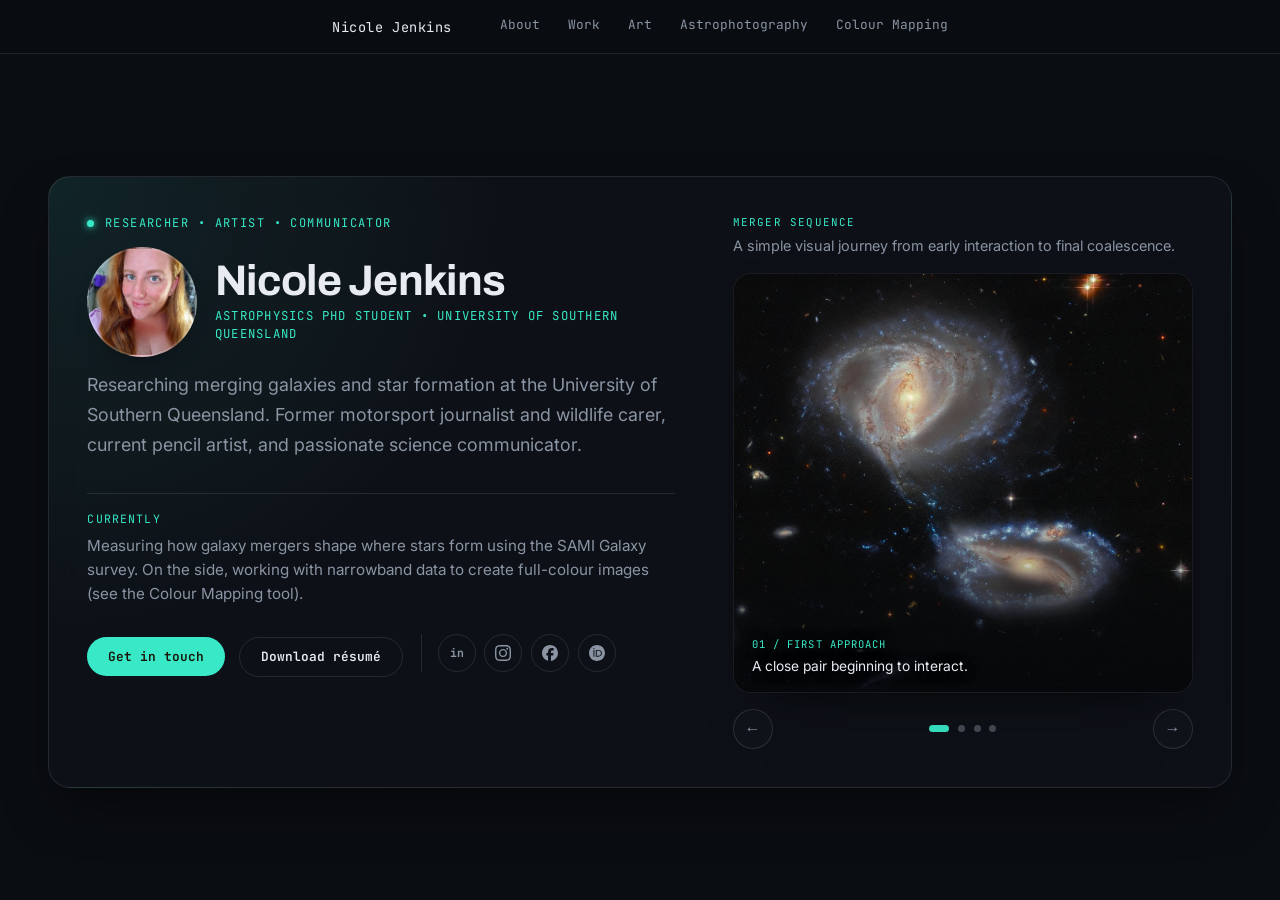
==== commit dbe4d54d: "Update index.html" ====
--- a/index.html
+++ b/index.html
@@ -67,7 +67,7 @@
 
                 <div class="home-now">
                     <span class="home-now-label">Currently</span>
-                    <p>Measuring how galaxy mergers shape where stars form using the SAMI Galaxy survey. On the side, working with narrowband data to create full-colour images (see the Colour Mapping tool above).</p>
+                    <p>Measuring how galaxy mergers shape where stars form using the SAMI Galaxy survey. On the side, working with narrowband data to create full-colour images (see the Colour Mapping tool).</p>
                 </div>
 
                 <div class="home-actions">
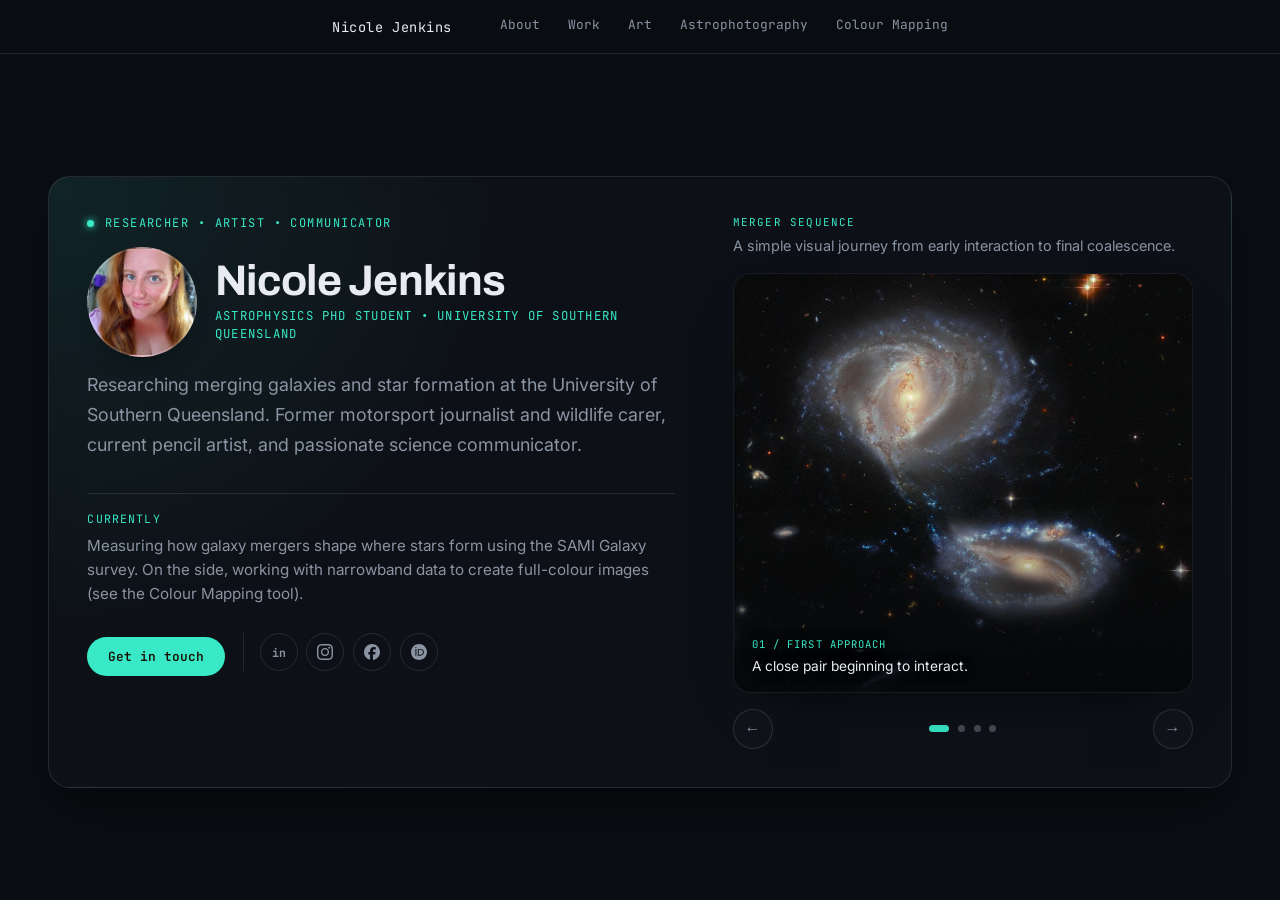
==== commit bccb4f25: "Comment out resume download link Commented out the resume download link for privacy considerations." ====
--- a/index.html
+++ b/index.html
@@ -72,8 +72,10 @@
 
                 <div class="home-actions">
                     <a href="mailto:nicole.jenkins@unisq.edu.au" class="btn-primary">Get in touch</a>
+                    <!-- Resume hidden for now while deciding on privacy - re-enable by removing this comment
                     <a href="resume.pdf" class="btn-secondary" download>Download résumé</a>
-
+                    -->
+                
                     <div class="home-socials" aria-label="Social and profile links">
                         <a href="https://www.linkedin.com/in/nicole-jenkins-elocin" class="social-icon" target="_blank" rel="noopener" aria-label="LinkedIn">in</a>
                         <a href="https://www.instagram.com/elocinastro" class="social-icon" target="_blank" rel="noopener" aria-label="Instagram">
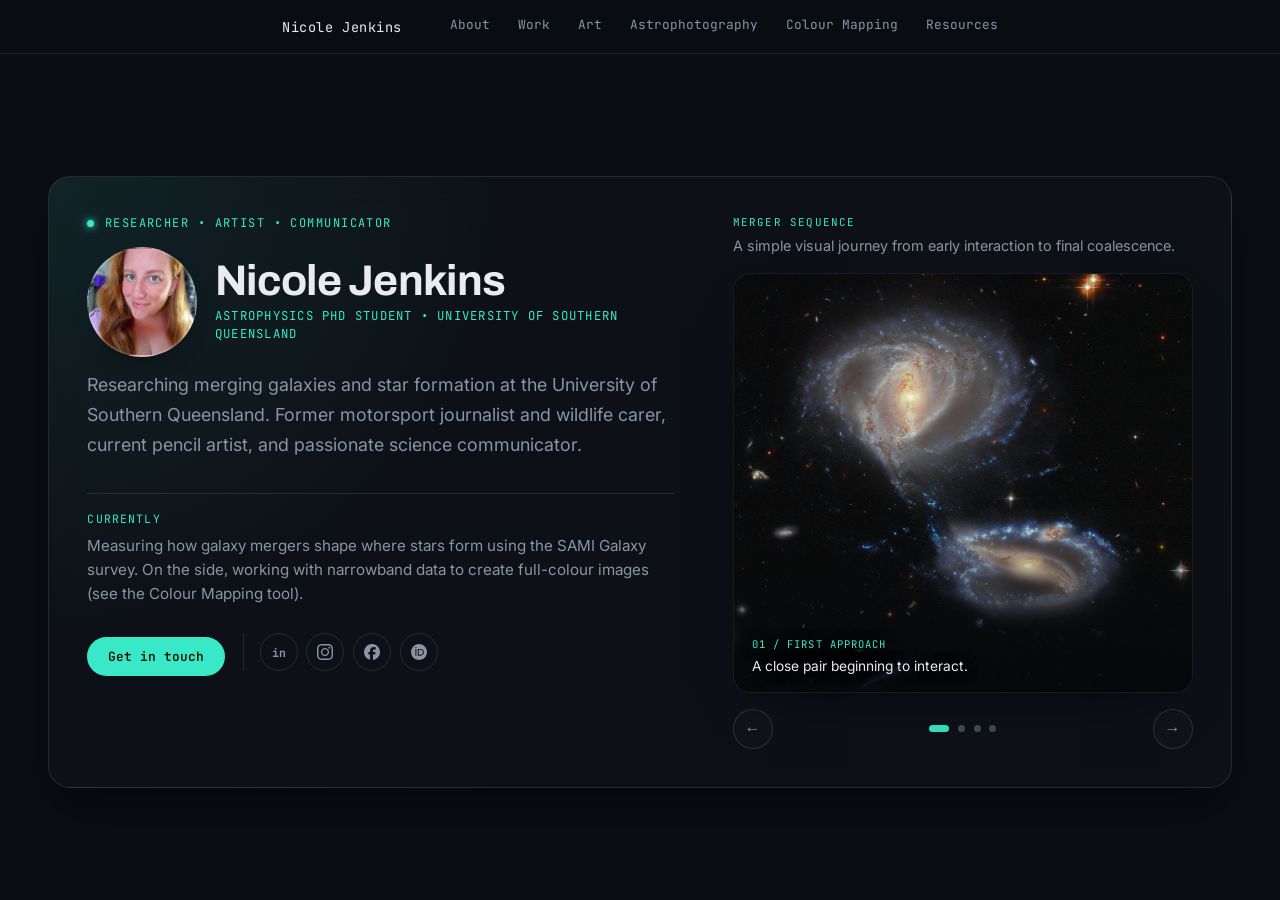
==== commit 4c502987: "Add Resources link to navigation menu" ====
--- a/index.html
+++ b/index.html
@@ -41,6 +41,7 @@
                 <a href="art.html">Art</a>
                 <a href="astrophotography.html">Astrophotography</a>
                 <a href="channel_mapping.html">Colour Mapping</a>
+                <a href="resources.html">Resources</a>
             </nav>
         </div>
     </header>
--- a/style.css
+++ b/style.css
@@ -109,7 +109,6 @@
 
 .title {
     color: var(--accent);
-	transition: color 2s;
     font-size: 0.85rem;
     text-transform: uppercase;
     letter-spacing: 0.1em;
@@ -142,7 +141,6 @@
 
 .links a:hover {
     color: var(--accent);
-	transition: color 2s;
 }
 
 /* Animated underline effect on hover */
@@ -154,7 +152,6 @@
     bottom: 0;
     left: 0;
     background-color: var(--accent);
-	transition: background-color 2s;
     transition: width 0.3s ease;
 }
 
@@ -233,7 +230,6 @@
 
 .sitenav-links a:hover {
     color: var(--text);
-	transition: color 2s;
 }
 
 .sitenav-links a.active {
@@ -272,7 +268,6 @@
 
 .page-eyebrow {
     color: var(--accent);
-	transition: color 2s;
     font-size: 0.75rem;
     letter-spacing: 0.12em;
     text-transform: uppercase;
@@ -303,7 +298,6 @@
     padding: 1.1rem 1.3rem;
     margin-bottom: 1.5rem;
     color: var(--muted);
-	transition: color 2s;
     font-size: 0.85rem;
     line-height: 1.6;
 }
@@ -358,6 +352,16 @@
     border: 1px solid var(--border-lit);
     border-radius: 999px;
     padding: 0.2rem 0.6rem;
+}
+
+.work-card p a {
+    color: var(--accent);
+    text-decoration: underline;
+    text-decoration-color: rgba(var(--accent-rgb), 0.4);
+}
+
+.work-card p a:hover {
+    color: var(--text);
 }
 
 /* --- Work cards as links --- */
@@ -425,7 +429,7 @@
     padding: 0.7rem 1.3rem;
     border-radius: 999px;
     margin-top: 0.5rem;
-    transition: filter 0.2s ease, background 2s;
+    transition: filter 0.2s ease;
 }
 
 .btn-primary:hover {
@@ -450,7 +454,6 @@
 .btn-secondary:hover {
     border-color: var(--accent);
     color: var(--accent);
-	transition: border-color 2s, color 2s, background 2s;
     background: rgba(var(--accent-rgb), 0.06);
 }
 
@@ -492,7 +495,6 @@
 .social-icon:focus-visible {
     color: var(--accent);
     border-color: var(--accent);
-	transition: border-color 2s, color 2s, background 2s;
     background: rgba(var(--accent-rgb), 0.08);
     outline: none;
 }
@@ -527,7 +529,6 @@
         radial-gradient(circle at top left, rgba(var(--accent-rgb), 0.075), transparent 34%),
         linear-gradient(180deg, rgba(20, 24, 33, 0.94), rgba(13, 17, 24, 0.9));
     box-shadow: 0 24px 60px -42px rgba(0, 0, 0, 0.82);
-	transition: background 2s;
 }
 
 .about-hero::before {
@@ -538,7 +539,6 @@
     width: 76px;
     height: 2px;
     background: linear-gradient(90deg, var(--accent), rgba(var(--accent-rgb), 0));
-	transition: background 2s;
     opacity: 0.88;
 }
 
@@ -608,7 +608,6 @@
 
 .about-gallery-kicker {
     color: var(--accent);
-	transition: color 2s;
     font-size: 0.68rem;
     letter-spacing: 0.11em;
     text-transform: uppercase;
@@ -637,11 +636,9 @@
 
 .about-carousel:focus-visible {
     border-color: var(--accent);
-	transition: border-color 2s;
     box-shadow:
         0 0 0 3px rgba(var(--accent-rgb), 0.16),
         0 28px 65px -36px rgba(0, 0, 0, 0.95);
-	transition: box-shadow 2s;
 }
 
 .about-slide {
@@ -713,7 +710,6 @@
 .about-slide figcaption .mono {
     display: block;
     color: var(--accent);
-	transition: color 2s;
     font-size: 0.64rem;
     letter-spacing: 0.1em;
     text-transform: uppercase;
@@ -752,7 +748,6 @@
     color: var(--text);
     border-color: var(--accent);
     background: rgba(var(--accent-rgb), 0.08);
-	transition: border-color 2s, background 2s;
     transform: translateY(-1px);
     outline: none;
 }
@@ -783,7 +778,6 @@
 .about-carousel-dots button:focus-visible {
     opacity: 0.9;
     outline: 2px solid rgba(var(--accent-rgb), 0.35);
-	transition: outline 2s;
     outline-offset: 3px;
 }
 
@@ -886,7 +880,6 @@
     box-shadow:
         0 0 6px rgba(var(--accent-rgb), 0.95),
         0 0 14px rgba(var(--accent-rgb), 0.4);
-	transition: box-shadow 2s;
 }
 /* =============================================================
    HOMEPAGE HERO - PROFILE + GALAXY SLIDESHOW
@@ -917,7 +910,6 @@
     background:
         radial-gradient(circle at top left, rgba(var(--accent-rgb), 0.09), transparent 34%),
         rgba(18, 22, 29, 0.52);
-	transition: background 2s;
 }
 
 .home-copy {
@@ -933,7 +925,6 @@
     align-items: center;
     gap: 0.65rem;
     color: var(--accent);
-	transition: color 2s;
     font-size: 0.75rem;
     letter-spacing: 0.12em;
     text-transform: uppercase;
@@ -950,7 +941,6 @@
     box-shadow:
         0 0 6px rgba(var(--accent-rgb), 0.95),
         0 0 14px rgba(var(--accent-rgb), 0.4);
-	transition: box-shadow 2s, background 2s;
 }
 
 .home-identity {
@@ -1002,7 +992,6 @@
 .home-now-label {
     display: block;
     color: var(--accent);
-	transition: color 2s;
     font-family: var(--font-mono);
     font-size: 0.72rem;
     letter-spacing: 0.1em;
@@ -1032,7 +1021,6 @@
 
 .home-galaxy-kicker {
     color: var(--accent);
-	transition: color 2s;
     font-size: 0.68rem;
     letter-spacing: 0.11em;
     text-transform: uppercase;
@@ -1102,7 +1090,6 @@
     bottom: 1rem;
     z-index: 2;
     color: var(--text);
-	transition: color 2s;
     font-size: 0.86rem;
     line-height: 1.5;
     text-shadow: 0 1px 14px rgba(0, 0, 0, 0.9);
@@ -1152,9 +1139,7 @@
 .home-galaxy-arrow:focus-visible {
     color: var(--text);
     border-color: var(--accent);
-	transition: border-color 2s;
     background: rgba(var(--accent-rgb), 0.08);
-	transition: background 2s;
     outline: none;
 }
 
@@ -1175,7 +1160,6 @@
     opacity: 0.9;
     outline: 2px solid rgba(var(--accent-rgb), 0.35);
     outline-offset: 3px;
-	transition: outline 2s;
 }
 
 .home-galaxy-dots button.is-active {
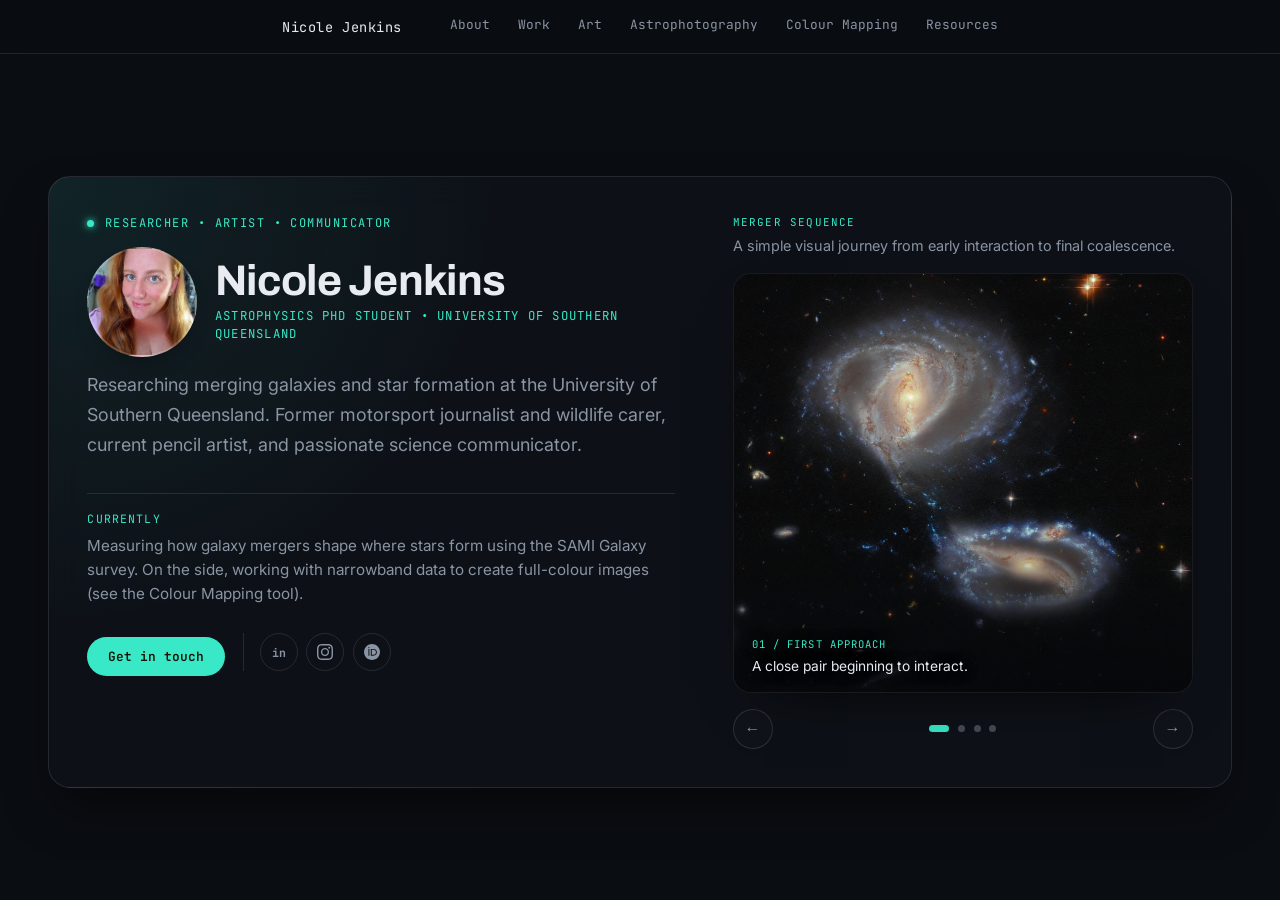
==== commit f64f720d: "Update index.html" ====
--- a/index.html
+++ b/index.html
@@ -82,9 +82,11 @@
                         <a href="https://www.instagram.com/elocinastro" class="social-icon" target="_blank" rel="noopener" aria-label="Instagram">
                             <svg viewBox="0 0 24 24" fill="currentColor" aria-hidden="true"><path d="M7.0301.084c-1.2768.0602-2.1487.264-2.911.5634-.7888.3075-1.4575.72-2.1228 1.3877-.6652.6677-1.075 1.3368-1.3802 2.127-.2954.7638-.4956 1.6365-.552 2.914-.0564 1.2775-.0689 1.6882-.0626 4.947.0062 3.2586.0206 3.6671.0825 4.9473.061 1.2765.264 2.1482.5635 2.9107.308.7889.72 1.4573 1.388 2.1228.6679.6655 1.3365 1.0743 2.1285 1.38.7632.295 1.6361.4961 2.9134.552 1.2773.056 1.6884.069 4.9462.0627 3.2578-.0062 3.668-.0207 4.9478-.0814 1.28-.0607 2.147-.2652 2.9098-.5633.7889-.3086 1.4578-.72 2.1228-1.3881.665-.6682 1.0745-1.3378 1.3795-2.1284.2957-.7632.4966-1.636.552-2.9124.056-1.2809.0692-1.6898.063-4.948-.0063-3.2583-.021-3.6668-.0817-4.9465-.0607-1.2797-.264-2.1487-.5633-2.9117-.3084-.7889-.72-1.4568-1.3876-2.1228C21.2982 1.33 20.628.9208 19.8378.6165 19.074.321 18.2017.1197 16.9244.0645 15.6471.0093 15.236-.005 11.977.0014 8.718.0076 8.31.0215 7.0301.0839m.1402 21.6932c-1.17-.0509-1.8053-.2453-2.2287-.408-.5606-.216-.96-.4771-1.3819-.895-.422-.4178-.6811-.8186-.9-1.378-.1644-.4234-.3624-1.058-.4171-2.228-.0595-1.2645-.072-1.6442-.079-4.848-.007-3.2037.0053-3.583.0607-4.848.05-1.169.2456-1.805.408-2.2282.216-.5613.4762-.96.895-1.3816.4188-.4217.8184-.6814 1.3783-.9003.423-.1651 1.0575-.3614 2.227-.4171 1.2655-.06 1.6447-.072 4.848-.079 3.2033-.007 3.5835.005 4.8495.0608 1.169.0508 1.8053.2445 2.228.408.5608.216.96.4754 1.3816.895.4217.4194.6816.8176.9005 1.3787.1653.4217.3617 1.056.4169 2.2263.0602 1.2655.0739 1.645.0796 4.848.0058 3.203-.0055 3.5834-.061 4.848-.051 1.17-.245 1.8055-.408 2.2294-.216.5604-.4763.96-.8954 1.3814-.419.4215-.8181.6811-1.3783.9-.4224.1649-1.0577.3617-2.2262.4174-1.2656.0595-1.6448.072-4.8493.079-3.2045.007-3.5825-.006-4.848-.0608M16.953 5.5864A1.44 1.44 0 1 0 18.39 4.144a1.44 1.44 0 0 0-1.437 1.4424M5.8385 12.012c.0067 3.4032 2.7706 6.1557 6.173 6.1493 3.4026-.0065 6.157-2.7701 6.1506-6.1733-.0065-3.4032-2.771-6.1565-6.174-6.1498-3.403.0067-6.156 2.771-6.1496 6.1738M8 12.0077a4 4 0 1 1 4.008 3.9921A3.9996 3.9996 0 0 1 8 12.0077"/></svg>
                         </a>
+                        <!--
                         <a href="https://www.facebook.com/ElocinAstro" class="social-icon" target="_blank" rel="noopener" aria-label="Facebook">
                             <svg viewBox="0 0 24 24" fill="currentColor" aria-hidden="true"><path d="M9.101 23.691v-7.98H6.627v-3.667h2.474v-1.58c0-4.085 1.848-5.978 5.858-5.978.401 0 .955.042 1.468.103a8.68 8.68 0 0 1 1.141.195v3.325a8.623 8.623 0 0 0-.653-.036 26.805 26.805 0 0 0-.733-.009c-.707 0-1.259.096-1.675.309a1.686 1.686 0 0 0-.679.622c-.258.42-.374.995-.374 1.752v1.297h3.919l-.386 2.103-.287 1.564h-3.246v8.245C19.396 23.238 24 18.179 24 12.044c0-6.627-5.373-12-12-12s-12 5.373-12 12c0 5.628 3.874 10.35 9.101 11.647Z"/></svg>
                         </a>
+                        -->
                         <a href="https://orcid.org/0009-0005-5137-4613" class="social-icon" target="_blank" rel="noopener" aria-label="ORCID">
                             <svg viewBox="0 0 24 24" fill="currentColor" aria-hidden="true"><path d="M12 0C5.372 0 0 5.372 0 12s5.372 12 12 12 12-5.372 12-12S18.628 0 12 0zM7.369 4.378c.525 0 .947.431.947.947s-.422.947-.947.947a.95.95 0 0 1-.947-.947c0-.525.422-.947.947-.947zm-.722 3.038h1.444v10.041H6.647V7.416zm3.562 0h3.9c3.712 0 5.344 2.653 5.344 5.025 0 2.578-2.016 5.025-5.325 5.025h-3.919V7.416zm1.444 1.303v7.444h2.297c3.272 0 4.022-2.484 4.022-3.722 0-2.016-1.284-3.722-4.097-3.722h-2.222z"/></svg>
                         </a>
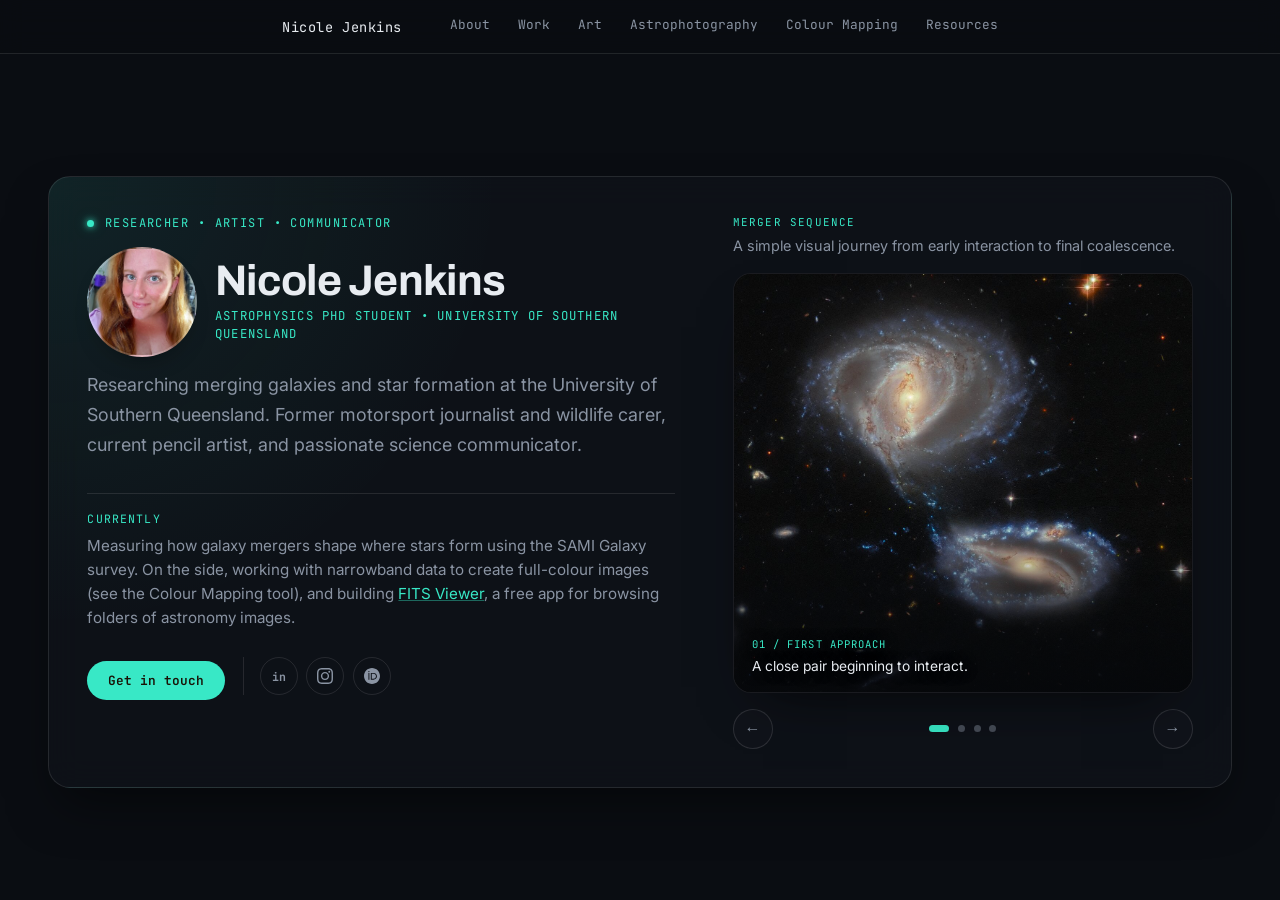
==== commit 279bb1f0: "Add files via upload Add FITS Viewer page" ====
--- a/index.html
+++ b/index.html
@@ -6,7 +6,8 @@
     <title>Nicole - Astrophysics Portfolio</title>
     <meta
         name="description"
-        content="Researching merging galaxies and star formation at the University of Southern Queensland. Former motorsport journalist and wildlife carer, current pencil artist, and passionate science communicator."
+        content="Astrophysics PhD student researching merging galaxies and star formation at the University of Southern Queensland. Astro-imager and photographer working on telescope data from around the world. 
+        Former motorsport journalist, current pencil artist, and passionate science communicator. Also a crazy bird lady."
     >
     
     <!-- Open Graph / Social Media Preview Tags -->
@@ -68,7 +69,7 @@
 
                 <div class="home-now">
                     <span class="home-now-label">Currently</span>
-                    <p>Measuring how galaxy mergers shape where stars form using the SAMI Galaxy survey. On the side, working with narrowband data to create full-colour images (see the Colour Mapping tool).</p>
+                    <p>Measuring how galaxy mergers shape where stars form using the SAMI Galaxy survey. On the side, working with narrowband data to create full-colour images (see the Colour Mapping tool), and building <a href="fits-viewer.html">FITS Viewer</a>, a free app for browsing folders of astronomy images.</p>
                 </div>
 
                 <div class="home-actions">
--- a/style.css
+++ b/style.css
@@ -1231,3 +1231,199 @@
         transition: none;
     }
 }
+
+/* --- FITS Viewer download card (Resources page) --- */
+.download-row {
+    display: flex;
+    flex-wrap: wrap;
+    gap: 0.6rem;
+    margin: 0.2rem 0 0.9rem;
+}
+
+.download-row a {
+    margin-top: 0;
+}
+
+.work-card .download-meta {
+    font-size: 0.75rem;
+    margin-bottom: 0.4rem;
+}
+
+.download-help summary {
+    cursor: pointer;
+    color: var(--accent);
+    font-size: 0.75rem;
+    margin-bottom: 0.6rem;
+}
+
+.download-help p {
+    font-size: 0.85rem;
+    margin-bottom: 0.5rem;
+}
+
+.download-help b {
+    color: var(--text);
+    font-weight: 600;
+}
+
+@media (max-width: 600px) {
+    .download-row a {
+        flex: 1 1 100%;
+        text-align: center;
+    }
+}
+
+.home-now p a {
+    color: var(--accent);
+    text-decoration: underline;
+    text-decoration-color: rgba(var(--accent-rgb), 0.4);
+}
+
+/* --- FITS Viewer page --- */
+.fv-back {
+    display: inline-block;
+    color: var(--muted);
+    font-size: 0.75rem;
+    text-decoration: none;
+    margin-bottom: 1.4rem;
+}
+
+.fv-back:hover {
+    color: var(--accent);
+}
+
+.fv-section {
+    margin-bottom: 2.2rem;
+}
+
+.fv-section.work-card:hover {
+    transform: none;  /* info panels, not links - no hover lift */
+    border-color: var(--border-lit);
+    background: var(--panel);
+}
+
+.fv-heading {
+    font-family: var(--font-heading);
+    font-size: 1.4rem;
+    margin-bottom: 1rem;
+}
+
+.fv-gallery {
+    display: grid;
+    grid-template-columns: 1fr 1fr;
+    gap: 1rem;
+}
+
+.fv-shot {
+    margin: 0;
+    background: var(--panel);
+    border: 1px solid var(--border-lit);
+    border-radius: 12px;
+    overflow: hidden;
+}
+
+.fv-shot-wide {
+    grid-column: 1 / -1;
+}
+
+.fv-shot img {
+    display: block;
+    width: 100%;
+    height: auto;
+}
+
+.fv-shot figcaption {
+    color: var(--muted);
+    font-size: 0.9rem;
+    line-height: 1.55;
+    padding: 0.8rem 1rem 1rem;
+}
+
+.fv-shot figcaption span {
+    display: block;
+    color: var(--accent);
+    font-size: 0.7rem;
+    letter-spacing: 0.08em;
+    text-transform: uppercase;
+    margin-bottom: 0.25rem;
+}
+
+.fv-video video {
+    width: 100%;
+    border-radius: 12px;
+    border: 1px solid var(--border-lit);
+    margin-top: 1rem;
+}
+
+.fv-features {
+    display: grid;
+    grid-template-columns: repeat(3, 1fr);
+    gap: 1rem;
+}
+
+.fv-features .work-card:hover {
+    transform: none;
+    border-color: var(--border-lit);
+    background: var(--panel);
+}
+
+.fv-features .work-card p {
+    margin-bottom: 0;
+}
+
+.fv-note {
+    color: var(--muted);
+    font-size: 0.9rem;
+    margin-top: 1rem;
+}
+
+.fv-release h4 {
+    font-family: var(--font-heading);
+    font-size: 0.95rem;
+    margin: 1rem 0 0.4rem;
+}
+
+.fv-release ul {
+    color: var(--muted);
+    font-size: 0.92rem;
+    line-height: 1.6;
+    padding-left: 1.2rem;
+    margin-bottom: 0.4rem;
+}
+
+.fv-release li {
+    margin-bottom: 0.3rem;
+}
+
+.fv-release p {
+    margin-bottom: 0.5rem;
+}
+
+.fv-release code {
+    font-family: var(--font-mono);
+    font-size: 0.85em;
+}
+
+.fv-card-shot {
+    display: block;
+    width: 100%;
+    max-height: 260px;
+    object-fit: cover;
+    object-position: top;
+    border-radius: 8px;
+    border: 1px solid var(--border-lit);
+    margin: 0.4rem 0 0.8rem;
+}
+
+@media (max-width: 900px) {
+    .fv-features {
+        grid-template-columns: 1fr 1fr;
+    }
+}
+
+@media (max-width: 600px) {
+    .fv-gallery,
+    .fv-features {
+        grid-template-columns: 1fr;
+    }
+}
